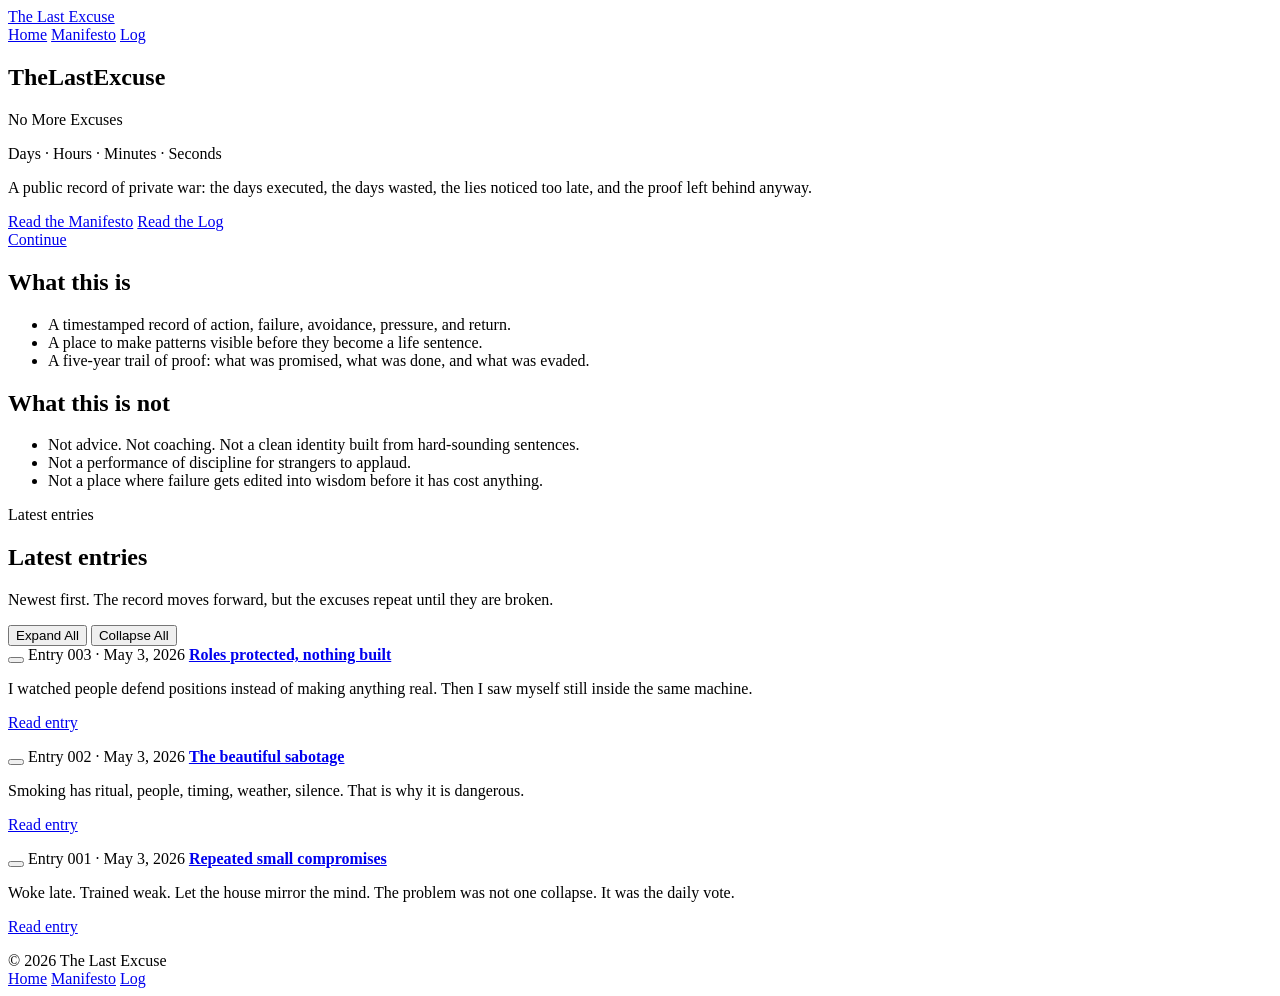
==== index.html @ df04fd36 "Commit changes" ====
<!doctype html>
<html lang="en">
<head>
  <meta charset="utf-8">
  <meta name="viewport" content="width=device-width, initial-scale=1">
  <title>The Last Excuse | Anonymous Manifesto and War Log</title>
  <meta name="description" content="An anonymous manifesto and war log against excuses, distraction, comfort, self-deception, wasted potential, and half-lived life.">
  <link rel="canonical" href="https://thelastexcuse.com/">
  <meta name="robots" content="index, follow">
  <meta property="og:title" content="The Last Excuse">
  <meta property="og:description" content="No excuses. Only proof. An anonymous manifesto and war log, not coaching, performance, or content marketing.">
  <meta property="og:type" content="website">
  <meta property="og:url" content="https://thelastexcuse.com/">
  <meta property="og:image" content="https://thelastexcuse.com/assets/img/og-default.svg">
  <meta name="twitter:card" content="summary_large_image">
  <meta name="twitter:title" content="The Last Excuse">
  <meta name="twitter:description" content="An anonymous manifesto and war log against excuses, distraction, comfort, and self-deception.">
  <meta name="twitter:image" content="https://thelastexcuse.com/assets/img/og-default.svg">
  <link rel="icon" href="assets/img/favicon.svg" type="image/svg+xml">
  <link rel="stylesheet" href="assets/css/style.css">
  <!-- Privacy-friendly analytics by Plausible. Configure both thelastexcuse.com and www.thelastexcuse.com in Plausible if you serve both. -->
  <script async src="https://plausible.io/js/pa-VzKI-ty6OOLgQUsf6KdsG.js"></script>
  <script>
    window.plausible=window.plausible||function(){(plausible.q=plausible.q||[]).push(arguments)},plausible.init=plausible.init||function(i){plausible.o=i||{}};
    plausible.init()
  </script>
  <script type="application/ld+json">
  {
    "@context": "https://schema.org",
    "@type": "WebSite",
    "name": "The Last Excuse",
    "url": "https://thelastexcuse.com/",
    "description": "An anonymous manifesto and war log against excuses, distraction, comfort, self-deception, wasted potential, and half-lived life.",
    "inLanguage": "en"
  }
  </script>
</head>
<body>
  <div class="site-shell">
    <header class="site-header">
      <nav class="nav" aria-label="Primary navigation">
        <a class="brand" href="index.html" aria-label="The Last Excuse home">
          <span class="brand-mark" aria-hidden="true"></span>
          <span class="brand-text">The Last Excuse</span>
        </a>
        <div class="nav-links">
          <a href="index.html" aria-current="page">Home</a>
          <a href="manifesto.html">Manifesto</a>
          <a href="blog.html">Log</a>
        </div>
      </nav>
    </header>

    <main>
      <section aria-labelledby="home-title">
        <div class="logo">
          <h1 id="home-title" class="brand">The<span class="flicker-fast">Last</span>Excuse</h1>
          <div class="tagline">No More <span class="flicker-slow">Excuse</span><span>s</span></div>
        </div>

        <div class="countdown-wrap" aria-label="Countdown to the five-year mark">
          <div class="countdown" data-countdown aria-live="off"></div>
        </div>
        <p class="sr-only" data-countdown-text aria-live="polite"></p>
        <p class="countdown-label" aria-hidden="true">Days &middot; Hours &middot; Minutes &middot; Seconds</p>

        <div class="home-copy">
          <p class="intro">A public record of private war: the days executed, the days wasted, the lies noticed too late, and the proof left behind anyway.</p>
          <div class="actions" aria-label="Primary links">
            <a class="button" href="manifesto.html">Read the Manifesto</a>
            <a class="button" href="blog.html">Read the Log</a>
          </div>
          <a class="scroll-cue" href="#what-this-is">Continue</a>
        </div>
      </section>

      <section class="section" id="what-this-is">
        <div class="wrap section-grid">
          <h2>What this is</h2>
          <div>
            <ul class="plain-list">
              <li>A timestamped record of action, failure, avoidance, pressure, and return.</li>
              <li>A place to make patterns visible before they become a life sentence.</li>
              <li>A five-year trail of proof: what was promised, what was done, and what was evaded.</li>
            </ul>
          </div>
        </div>
      </section>

      <section class="section">
        <div class="wrap section-grid">
          <h2>What this is not</h2>
          <div>
            <ul class="plain-list">
              <li>Not advice. Not coaching. Not a clean identity built from hard-sounding sentences.</li>
              <li>Not a performance of discipline for strangers to applaud.</li>
              <li>Not a place where failure gets edited into wisdom before it has cost anything.</li>
            </ul>
          </div>
        </div>
      </section>

      <section class="section" aria-labelledby="timeline-title">
        <div class="wrap section-grid">
          <div>
            <p class="kicker">Latest entries</p>
            <h2 id="timeline-title">Latest entries</h2>
          </div>
          <p>Newest first. The record moves forward, but the excuses repeat until they are broken.</p>
        </div>
      </section>

      <section class="blog-timeline-section">
        <div id="timeline" class="timeline">
          <div class="btn-group">
            <button class="btn" type="button" data-action="expand">Expand All</button>
            <button class="btn" type="button" data-action="collapse">Collapse All</button>
          </div>

          <div class="timeline__item">
            <div class="timeline__item-header">
              <span class="timeline__dot"></span>
              <button class="timeline__arrow" type="button" id="item1" aria-labelledby="item1-name" aria-expanded="false" aria-controls="item1-ctrld" data-item="1"></button>
              <span id="item1-name" class="timeline__meta">
                <time class="timeline__date" datetime="2026-05-03">Entry 003 &middot; May 3, 2026</time>
                <strong class="timeline__title"><a href="posts/entry-3.html">Roles protected, nothing built</a></strong>
              </span>
            </div>
            <div class="timeline__item-body" id="item1-ctrld" role="region" aria-labelledby="item1" aria-hidden="true">
              <div class="timeline__item-body-content">
                <p class="timeline__item-p">I watched people defend positions instead of making anything real. Then I saw myself still inside the same machine.</p>
                <p class="timeline__link"><a href="posts/entry-3.html">Read entry</a></p>
              </div>
            </div>
          </div>

          <div class="timeline__item">
            <div class="timeline__item-header">
              <span class="timeline__dot"></span>
              <button class="timeline__arrow" type="button" id="item2" aria-labelledby="item2-name" aria-expanded="false" aria-controls="item2-ctrld" data-item="2"></button>
              <span id="item2-name" class="timeline__meta">
                <time class="timeline__date" datetime="2026-05-03">Entry 002 &middot; May 3, 2026</time>
                <strong class="timeline__title"><a href="posts/entry-2.html">The beautiful sabotage</a></strong>
              </span>
            </div>
            <div class="timeline__item-body" id="item2-ctrld" role="region" aria-labelledby="item2" aria-hidden="true">
              <div class="timeline__item-body-content">
                <p class="timeline__item-p">Smoking has ritual, people, timing, weather, silence. That is why it is dangerous.</p>
                <p class="timeline__link"><a href="posts/entry-2.html">Read entry</a></p>
              </div>
            </div>
          </div>

          <div class="timeline__item">
            <div class="timeline__item-header">
              <span class="timeline__dot"></span>
              <button class="timeline__arrow" type="button" id="item3" aria-labelledby="item3-name" aria-expanded="false" aria-controls="item3-ctrld" data-item="3"></button>
              <span id="item3-name" class="timeline__meta">
                <time class="timeline__date" datetime="2026-05-03">Entry 001 &middot; May 3, 2026</time>
                <strong class="timeline__title"><a href="posts/entry-1.html">Repeated small compromises</a></strong>
              </span>
            </div>
            <div class="timeline__item-body" id="item3-ctrld" role="region" aria-labelledby="item3" aria-hidden="true">
              <div class="timeline__item-body-content">
                <p class="timeline__item-p">Woke late. Trained weak. Let the house mirror the mind. The problem was not one collapse. It was the daily vote.</p>
                <p class="timeline__link"><a href="posts/entry-1.html">Read entry</a></p>
              </div>
            </div>
          </div>
        </div>
      </section>
    </main>

    <footer class="site-footer">
      <div class="footer-inner">
        <span>&copy; <span data-year>2026</span> The Last Excuse</span>
        <div class="footer-nav"><a href="index.html">Home</a>
          <a href="manifesto.html">Manifesto</a>
          <a href="blog.html">Log</a>
        </div>
      </div>
    </footer>
  </div>
  <script src="assets/js/site.js"></script>
</body>
</html>
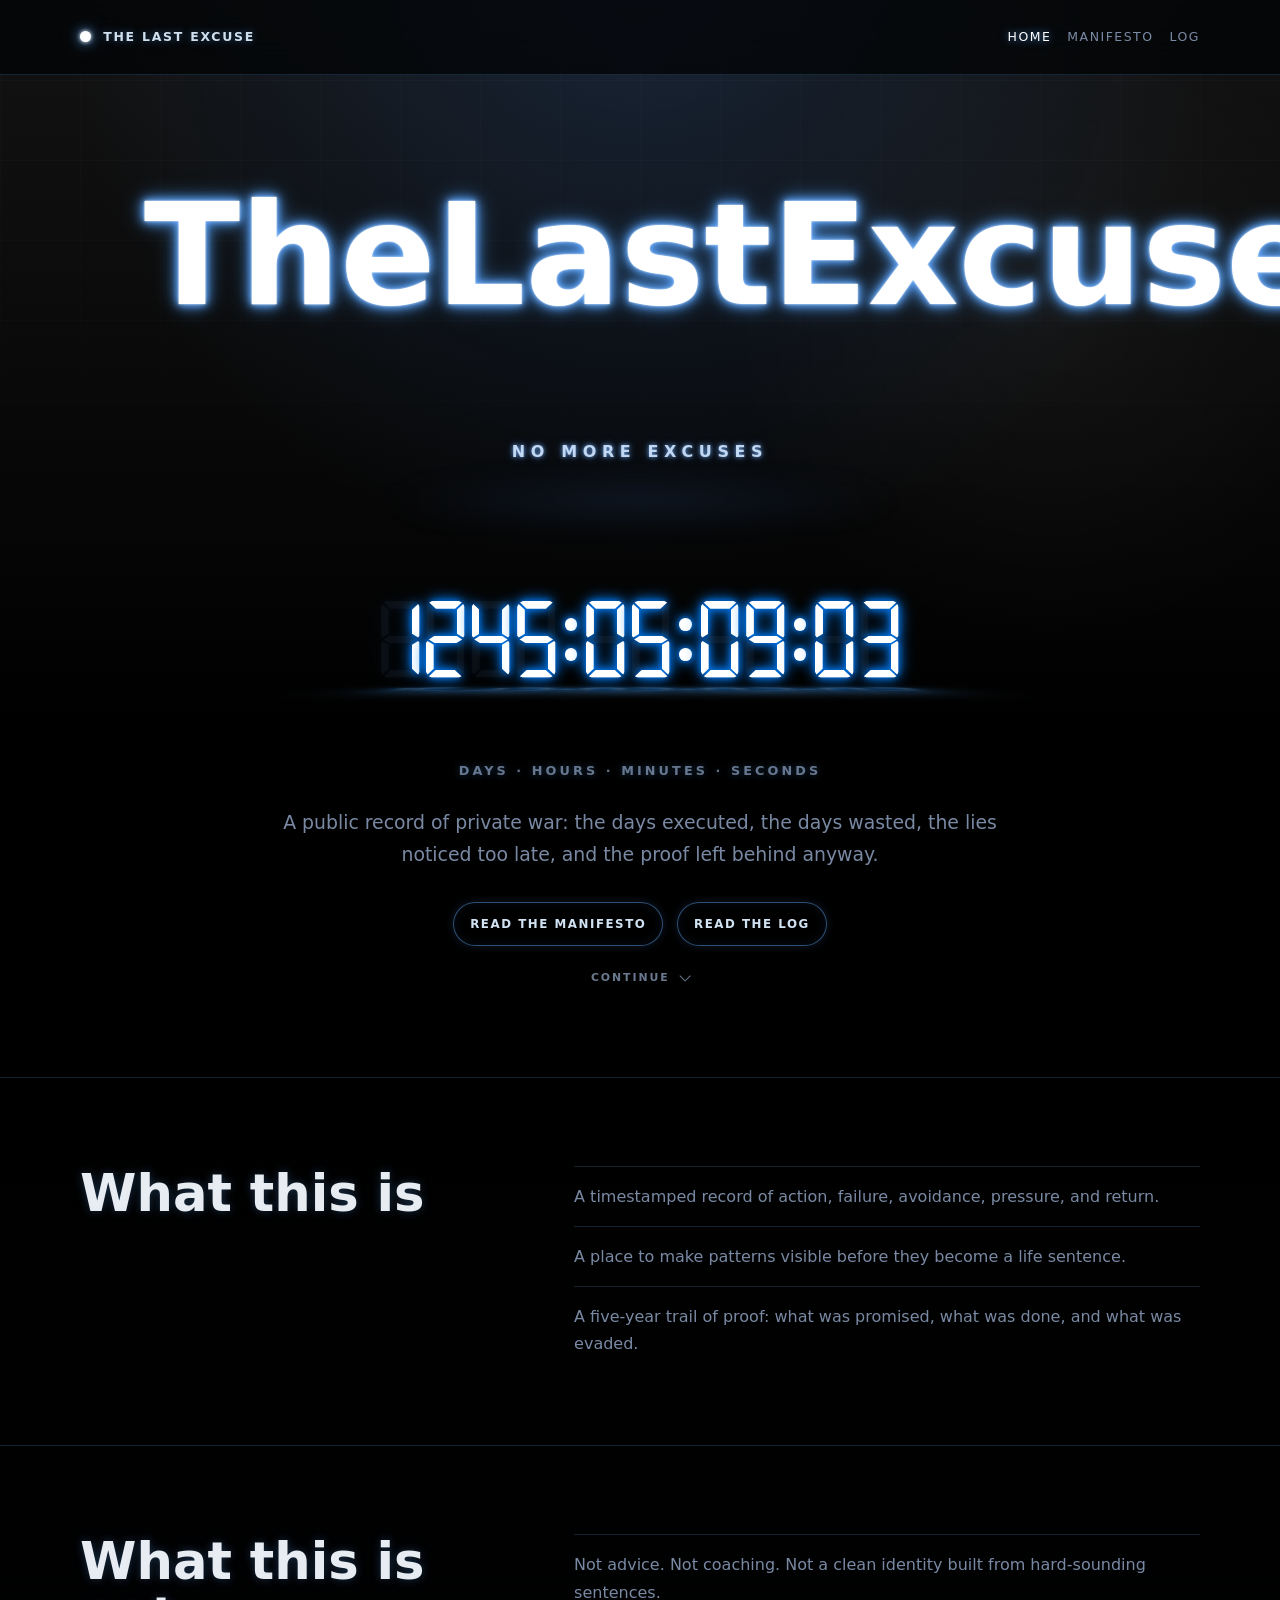
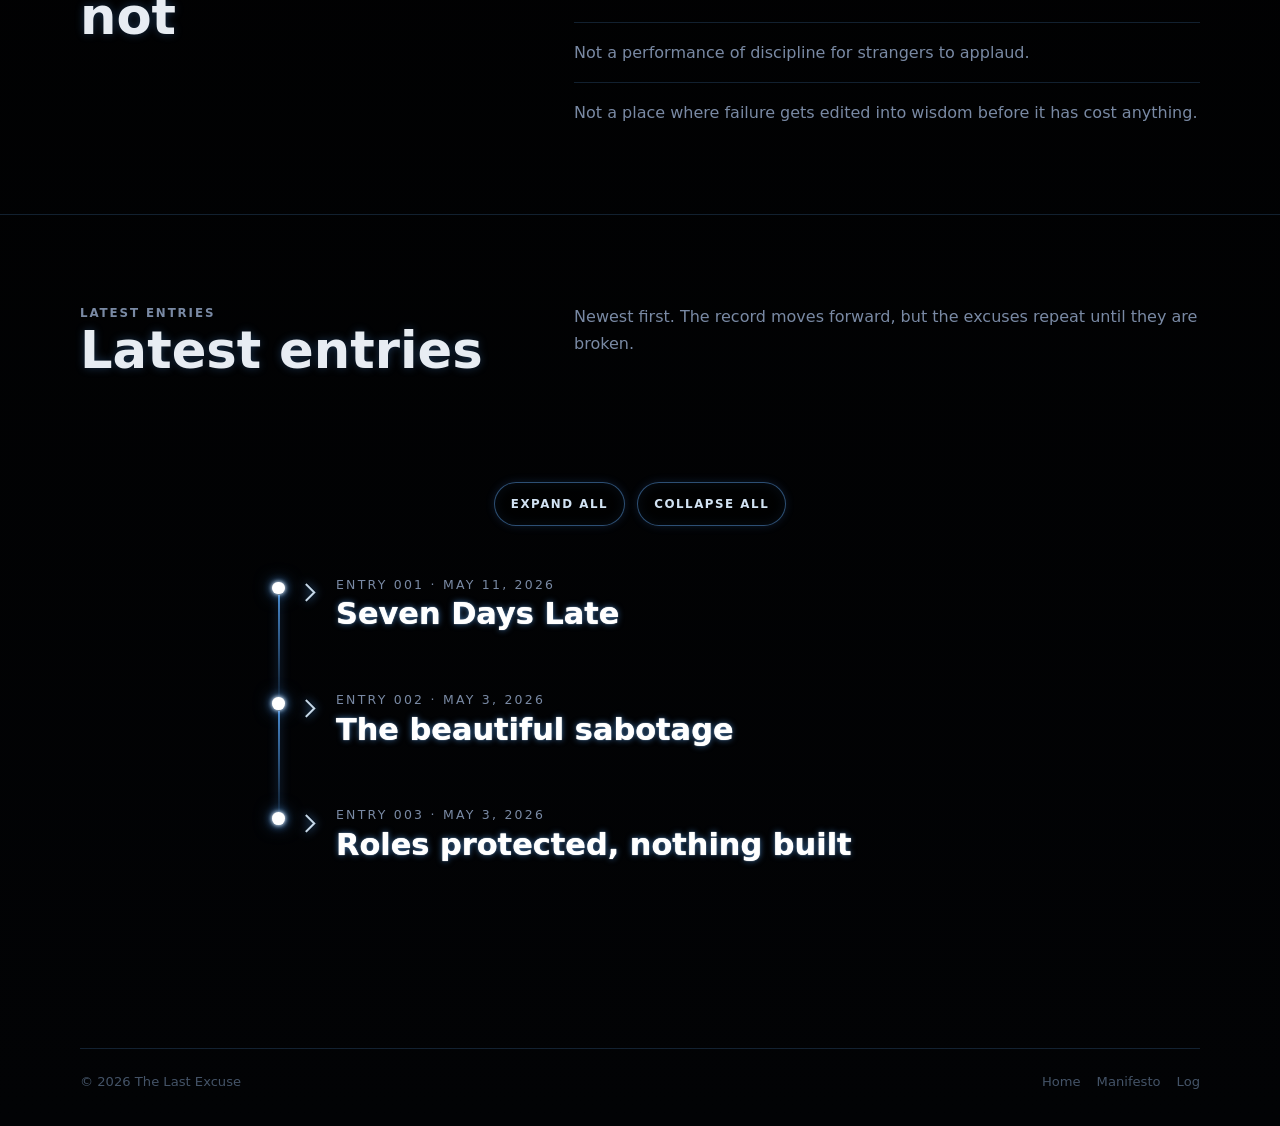
==== commit 4edd002c: "Add files via upload" ====
--- a/index.html
+++ b/index.html
@@ -122,14 +122,14 @@
               <span class="timeline__dot"></span>
               <button class="timeline__arrow" type="button" id="item1" aria-labelledby="item1-name" aria-expanded="false" aria-controls="item1-ctrld" data-item="1"></button>
               <span id="item1-name" class="timeline__meta">
-                <time class="timeline__date" datetime="2026-05-03">Entry 003 &middot; May 3, 2026</time>
-                <strong class="timeline__title"><a href="posts/entry-3.html">Roles protected, nothing built</a></strong>
+                <time class="timeline__date" datetime="2026-05-11">Entry 001 &middot; May 11, 2026</time>
+                <strong class="timeline__title"><a href="posts/entry-1.html">Seven Days Late</a></strong>
               </span>
             </div>
             <div class="timeline__item-body" id="item1-ctrld" role="region" aria-labelledby="item1" aria-hidden="true">
               <div class="timeline__item-body-content">
-                <p class="timeline__item-p">I watched people defend positions instead of making anything real. Then I saw myself still inside the same machine.</p>
-                <p class="timeline__link"><a href="posts/entry-3.html">Read entry</a></p>
+                <p class="timeline__item-p">Nearly three in the morning, three hours before training, and the first negotiation has already started.</p>
+                <p class="timeline__link"><a href="posts/entry-1.html">Read entry</a></p>
               </div>
             </div>
           </div>
@@ -156,14 +156,14 @@
               <span class="timeline__dot"></span>
               <button class="timeline__arrow" type="button" id="item3" aria-labelledby="item3-name" aria-expanded="false" aria-controls="item3-ctrld" data-item="3"></button>
               <span id="item3-name" class="timeline__meta">
-                <time class="timeline__date" datetime="2026-05-03">Entry 001 &middot; May 3, 2026</time>
-                <strong class="timeline__title"><a href="posts/entry-1.html">Repeated small compromises</a></strong>
+                <time class="timeline__date" datetime="2026-05-03">Entry 003 &middot; May 3, 2026</time>
+                <strong class="timeline__title"><a href="posts/entry-3.html">Roles protected, nothing built</a></strong>
               </span>
             </div>
             <div class="timeline__item-body" id="item3-ctrld" role="region" aria-labelledby="item3" aria-hidden="true">
               <div class="timeline__item-body-content">
-                <p class="timeline__item-p">Woke late. Trained weak. Let the house mirror the mind. The problem was not one collapse. It was the daily vote.</p>
-                <p class="timeline__link"><a href="posts/entry-1.html">Read entry</a></p>
+                <p class="timeline__item-p">I watched people defend positions instead of making anything real. Then I saw myself still inside the same machine.</p>
+                <p class="timeline__link"><a href="posts/entry-3.html">Read entry</a></p>
               </div>
             </div>
           </div>
--- a/assets/css/style.css
+++ b/assets/css/style.css
@@ -0,0 +1,1003 @@
+:root {
+  color-scheme: dark;
+  --bg-top: #131313;
+  --bg: #020305;
+  --text: rgba(245, 250, 255, 0.94);
+  --muted: rgba(190, 215, 255, 0.64);
+  --faint: rgba(145, 178, 220, 0.46);
+  --line: rgba(100, 175, 255, 0.18);
+  --blue: hsl(210, 100%, 56%);
+  --blue-soft: rgba(90, 170, 255, 0.58);
+  --panel: rgba(10, 18, 32, 0.68);
+  --panel-hard: rgba(4, 9, 17, 0.82);
+  --max: 1120px;
+  --measure: 720px;
+  --trans-dur: 0.35s;
+  --trans-timing: cubic-bezier(0.65, 0, 0.35, 1);
+}
+
+* {
+  box-sizing: border-box;
+}
+
+figure {
+  margin: 0;
+}
+
+.sr-only {
+  position: absolute;
+  width: 1px;
+  height: 1px;
+  padding: 0;
+  margin: -1px;
+  overflow: hidden;
+  clip: rect(0, 0, 0, 0);
+  white-space: nowrap;
+  border: 0;
+}
+
+html {
+  min-height: 100%;
+  scroll-behavior: smooth;
+}
+
+body {
+  min-height: 100%;
+  margin: 0;
+  background:
+    radial-gradient(circle at 50% 0%, rgba(60, 140, 255, 0.15), transparent 36rem),
+    radial-gradient(circle at 82% 12%, rgba(255, 255, 255, 0.04), transparent 20rem),
+    linear-gradient(to bottom, var(--bg-top), #000 46rem, var(--bg));
+  color: var(--text);
+  font: 1rem/1.7 ui-sans-serif, system-ui, -apple-system, BlinkMacSystemFont, "Segoe UI", sans-serif;
+  overflow-x: hidden;
+  text-rendering: optimizeLegibility;
+  -webkit-font-smoothing: antialiased;
+}
+
+body::before {
+  content: "";
+  position: fixed;
+  inset: 0;
+  z-index: -1;
+  pointer-events: none;
+  background:
+    linear-gradient(rgba(255, 255, 255, 0.028) 1px, transparent 1px),
+    linear-gradient(90deg, rgba(255, 255, 255, 0.018) 1px, transparent 1px);
+  background-size: 5rem 5rem;
+  mask-image: linear-gradient(to bottom, black, transparent 72%);
+}
+
+a {
+  color: inherit;
+  text-decoration-color: var(--blue-soft);
+  text-decoration-thickness: 1px;
+  text-underline-offset: 0.24em;
+}
+
+a:hover {
+  color: #fff;
+  text-decoration-color: rgba(170, 215, 255, 0.98);
+}
+
+::selection {
+  background: rgba(80, 150, 255, 0.55);
+  color: #fff;
+}
+
+.site-shell {
+  min-height: 100vh;
+  display: flex;
+  flex-direction: column;
+}
+
+.site-header {
+  position: sticky;
+  top: 0;
+  z-index: 10;
+  border-bottom: 1px solid var(--line);
+  background: rgba(2, 3, 5, 0.74);
+  backdrop-filter: blur(18px);
+}
+
+.nav {
+  width: min(100% - 2rem, var(--max));
+  min-height: 4.6rem;
+  margin: 0 auto;
+  display: flex;
+  align-items: center;
+  justify-content: space-between;
+  gap: 1.5rem;
+}
+
+.site-header .brand {
+  display: inline-flex;
+  align-items: center;
+  gap: 0.75rem;
+  min-height: 2.75rem;
+  text-decoration: none;
+}
+
+.brand-mark {
+  width: 0.7rem;
+  height: 0.7rem;
+  display: inline-block;
+  border-radius: 50%;
+  background: #fff;
+  box-shadow:
+    0 0 4px #fff,
+    0 0 12px rgba(90, 170, 255, 0.95),
+    0 0 22px rgba(90, 170, 255, 0.48);
+}
+
+.brand-text {
+  color: rgba(226, 241, 255, 0.92);
+  font-size: 0.78rem;
+  font-weight: 800;
+  letter-spacing: 0.14em;
+  text-transform: uppercase;
+  text-shadow: 0 0 9px rgba(90, 170, 255, 0.45);
+}
+
+.nav-links {
+  display: flex;
+  gap: 1rem;
+  color: var(--muted);
+  font-size: 0.78rem;
+  letter-spacing: 0.12em;
+  text-transform: uppercase;
+}
+
+.nav-links a {
+  min-height: 2.75rem;
+  display: inline-flex;
+  align-items: center;
+  text-decoration: none;
+}
+
+.nav-links a[aria-current="page"] {
+  color: #fff;
+  text-shadow: 0 0 8px rgba(90, 170, 255, 0.8);
+}
+
+main {
+  flex: 1;
+}
+
+.wrap {
+  width: min(100% - 2rem, var(--max));
+  margin: 0 auto;
+}
+
+.narrow {
+  max-width: var(--measure);
+}
+
+.logo {
+  position: relative;
+  z-index: 2;
+  width: min(92vw, 62rem);
+  margin: clamp(3rem, 8vw, 5rem) auto 0.85rem;
+  text-align: center;
+  user-select: none;
+}
+
+.logo::after {
+  content: "";
+  display: block;
+  width: min(34rem, 64%);
+  height: 2rem;
+  margin: 1.25rem auto 0;
+  background: radial-gradient(ellipse at center, rgba(80, 150, 255, 0.2), transparent 70%);
+  filter: blur(1rem);
+}
+
+.logo .brand {
+  display: block;
+  color: #fff;
+  font-family: ui-rounded, "Arial Rounded MT Bold", "Trebuchet MS", system-ui, sans-serif;
+  font-size: clamp(2.8rem, 11vw, 8.8rem);
+  font-weight: 900;
+  letter-spacing: 0;
+  line-height: 0.92;
+  text-shadow:
+    0 0 2px #fff,
+    0 0 6px rgba(120, 180, 255, 0.86),
+    0 0 14px rgba(80, 150, 255, 0.44);
+  filter:
+    drop-shadow(0 0 4px rgba(90, 170, 255, 0.78))
+    drop-shadow(0 0 10px rgba(90, 170, 255, 0.38));
+}
+
+.logo .tagline {
+  margin-top: 0.8rem;
+  color: rgba(210, 230, 255, 0.9);
+  font-size: clamp(0.74rem, 1.4vw, 1rem);
+  font-weight: 800;
+  letter-spacing: 0.35em;
+  text-transform: uppercase;
+  text-shadow:
+    0 0 4px rgba(120, 180, 255, 0.8),
+    0 0 10px rgba(80, 150, 255, 0.45);
+}
+
+.flicker-fast {
+  animation: neonFlicker 2.4s linear infinite;
+}
+
+.flicker-slow {
+  animation: neonFlicker 3.2s linear infinite;
+}
+
+.countdown-wrap {
+  position: relative;
+  z-index: 1;
+  width: 100%;
+  min-height: clamp(8.2rem, 17vw, 14rem);
+  margin: 0 auto 0.75rem;
+  display: flex;
+  justify-content: center;
+  align-items: center;
+  perspective: 45rem;
+  transform-style: preserve-3d;
+}
+
+.countdown-label {
+  width: min(92vw, 58rem);
+  margin: 0 auto 1.5rem;
+  color: rgba(190, 215, 255, 0.52);
+  font-size: clamp(0.64rem, 1.5vw, 0.8rem);
+  font-weight: 800;
+  letter-spacing: 0.24em;
+  text-align: center;
+  text-transform: uppercase;
+  text-shadow: 0 0 7px rgba(90, 170, 255, 0.32);
+}
+
+.countdown {
+  --s: 100%;
+  --l: 50%;
+  display: flex;
+  align-items: center;
+  justify-content: center;
+  gap: clamp(0.18rem, 0.6vw, 0.7rem);
+  width: min(96vw, 58rem);
+  min-height: clamp(8rem, 15vw, 13rem);
+  color: hsl(210deg, var(--s), var(--l));
+  transform-style: preserve-3d;
+  animation: camera-pan 30s linear infinite;
+}
+
+.digits,
+.colon-group {
+  position: relative;
+  transform-style: preserve-3d;
+}
+
+.group {
+  display: flex;
+  gap: clamp(0.18rem, 0.55vw, 0.7rem);
+}
+
+.digit {
+  position: relative;
+  height: clamp(2.2rem, 6vw, 6.8rem);
+  aspect-ratio: 1 / 2;
+  filter:
+    drop-shadow(0 0 3px currentColor)
+    drop-shadow(0 0 7px currentColor);
+}
+
+.digit span {
+  --act: 0;
+  --signX: 1;
+  --signY: 1;
+  position: absolute;
+  background-color: white;
+  opacity: calc(0.035 + 0.965 * var(--act));
+  transition: all 0.3s cubic-bezier(0.17, 0.67, 0.5, 1.15);
+  transform: scale(var(--signX), var(--signY));
+}
+
+.digit span.end {
+  width: 100%;
+  height: 10%;
+  clip-path: polygon(15% 0%, 7.5% 20%, 25% 100%, 75% 100%, 92.5% 20%, 85% 0%);
+}
+
+.digit span.end.top {
+  top: 0;
+}
+
+.digit span.end.bottom {
+  bottom: 0;
+  --signY: -1;
+}
+
+.digit span.side {
+  width: 20%;
+  height: 50%;
+  clip-path: polygon(0% 15%, 20% 7.5%, 100% 22.5%, 100% 85%, 20% 95%, 0% 90%);
+}
+
+.digit span.side.left {
+  top: 0;
+  left: 0;
+}
+
+.digit span.side.left.bottom {
+  top: initial;
+  bottom: 0;
+  --signY: -1;
+}
+
+.digit span.side.right {
+  top: 0;
+  right: 0;
+  --signX: -1;
+}
+
+.digit span.side.right.bottom {
+  top: initial;
+  bottom: 0;
+  --signY: -1;
+}
+
+.digit span.middle {
+  top: 45%;
+  width: 100%;
+  height: 10%;
+  clip-path: polygon(22.5% 0%, 6.5% 50%, 22.5% 100%, 77.5% 100%, 93.5% 50%, 77.5% 0%);
+}
+
+.digit[data-digit="0"] :not(.middle) { --act: 1; }
+.digit[data-digit="1"] .right { --act: 1; }
+.digit[data-digit="2"] :not(.top.left, .bottom.right) { --act: 1; }
+.digit[data-digit="3"] :not(.left) { --act: 1; }
+.digit[data-digit="4"] :not(.end, .bottom.left) { --act: 1; }
+.digit[data-digit="5"] :not(.top.right, .bottom.left) { --act: 1; }
+.digit[data-digit="6"] :not(.top.right) { --act: 1; }
+.digit[data-digit="7"] .top,
+.digit[data-digit="7"] .right { --act: 1; }
+.digit[data-digit="8"] > * { --act: 1; }
+.digit[data-digit="9"] :not(.bottom.left) { --act: 1; }
+
+.colon span {
+  display: flex;
+  flex-direction: column;
+  justify-content: space-evenly;
+  align-items: center;
+  height: clamp(2.2rem, 6vw, 6.8rem);
+  width: clamp(0.5rem, 1.2vw, 1.5rem);
+  filter:
+    drop-shadow(0 0 3px currentColor)
+    drop-shadow(0 0 7px currentColor);
+}
+
+.colon span::before,
+.colon span::after {
+  content: "";
+  display: block;
+  width: clamp(0.45rem, 1vw, 0.9rem);
+  aspect-ratio: 1 / 1;
+  background-color: white;
+  border-radius: 50%;
+}
+
+.shadow {
+  position: absolute;
+  top: 0;
+  left: 0;
+  transform-origin: bottom center;
+  transform: translateY(0.55rem) translateZ(1rem) rotateX(-90.1deg);
+  pointer-events: none;
+}
+
+.shadow .digit span {
+  opacity: var(--act);
+}
+
+.shadow.shadow1 {
+  opacity: 0.35;
+  filter:
+    drop-shadow(0 0 4px currentColor)
+    drop-shadow(0 0 10px currentColor)
+    blur(2rem);
+}
+
+.shadow.shadow1 > span,
+.shadow.shadow1 .digit {
+  mask-image: linear-gradient(to bottom, white, rgba(0, 0, 0, 0.5));
+}
+
+.shadow.shadow2 {
+  opacity: 0.3;
+  filter:
+    drop-shadow(0 0 4px currentColor)
+    drop-shadow(0 0 10px currentColor)
+    blur(4px);
+}
+
+.shadow.shadow2 > span,
+.shadow.shadow2 .digit {
+  opacity: var(--act);
+  mask-image: linear-gradient(to top, black, rgba(0, 0, 0, 0.1) 60%, transparent);
+}
+
+.home-copy {
+  width: min(100% - 2rem, 48rem);
+  margin: 0 auto clamp(3rem, 7vw, 5.5rem);
+  text-align: center;
+}
+
+.intro {
+  margin: 0 auto;
+  color: var(--muted);
+  font-size: clamp(1rem, 2vw, 1.18rem);
+}
+
+.actions {
+  display: flex;
+  justify-content: center;
+  flex-wrap: wrap;
+  gap: 0.85rem;
+  margin-top: 2rem;
+}
+
+.scroll-cue {
+  display: inline-flex;
+  margin-top: 1.4rem;
+  color: rgba(190, 215, 255, 0.56);
+  font-size: 0.68rem;
+  font-weight: 800;
+  letter-spacing: 0.18em;
+  text-decoration: none;
+  text-transform: uppercase;
+}
+
+.scroll-cue::after {
+  content: "";
+  width: 0.45rem;
+  height: 0.45rem;
+  margin: 0.22rem 0 0 0.7rem;
+  border-right: 1px solid currentColor;
+  border-bottom: 1px solid currentColor;
+  transform: rotate(45deg);
+}
+
+.scroll-cue:hover {
+  color: #fff;
+  text-shadow: 0 0 8px rgba(90, 170, 255, 0.55);
+}
+
+.button,
+.btn {
+  cursor: pointer;
+  display: inline-flex;
+  align-items: center;
+  justify-content: center;
+  min-height: 2.75rem;
+  padding: 0.62rem 1rem;
+  border: 1px solid rgba(100, 175, 255, 0.45);
+  border-radius: 999px;
+  color: rgba(220, 238, 255, 0.95);
+  background: rgba(0, 0, 0, 0.35);
+  box-shadow:
+    inset 0 0 12px rgba(80, 150, 255, 0.08),
+    0 0 10px rgba(80, 150, 255, 0.16);
+  font: inherit;
+  font-size: 0.74rem;
+  font-weight: 800;
+  letter-spacing: 0.13em;
+  text-decoration: none;
+  text-transform: uppercase;
+  transition:
+    color var(--trans-dur),
+    background var(--trans-dur),
+    border-color var(--trans-dur),
+    box-shadow var(--trans-dur);
+}
+
+.button:hover,
+.btn:hover {
+  color: #fff;
+  background: rgba(80, 150, 255, 0.14);
+  border-color: rgba(140, 200, 255, 0.8);
+  box-shadow:
+    inset 0 0 14px rgba(80, 150, 255, 0.14),
+    0 0 14px rgba(80, 150, 255, 0.28);
+}
+
+.button:focus-visible,
+.btn:focus-visible,
+.timeline__arrow:focus-visible,
+.nav a:focus-visible,
+.footer-nav a:focus-visible {
+  outline: 2px solid rgba(180, 220, 255, 0.95);
+  outline-offset: 0.24rem;
+}
+
+.section {
+  padding: clamp(3rem, 8vw, 5.5rem) 0;
+  border-top: 1px solid var(--line);
+}
+
+.section-grid {
+  display: grid;
+  grid-template-columns: minmax(0, 0.8fr) minmax(0, 1.2fr);
+  gap: clamp(2rem, 6vw, 5rem);
+  align-items: start;
+}
+
+.section h1,
+.section h2,
+.article h1,
+.article h2,
+.article h3 {
+  margin: 0;
+  line-height: 1.06;
+  letter-spacing: 0;
+}
+
+.section h2 {
+  font-size: clamp(1.65rem, 4vw, 3.2rem);
+  text-shadow: 0 0 10px rgba(90, 170, 255, 0.28);
+}
+
+.kicker,
+.meta-line {
+  color: var(--faint);
+  font-size: 0.74rem;
+  font-weight: 800;
+  letter-spacing: 0.16em;
+  text-transform: uppercase;
+}
+
+.plain-list {
+  list-style: none;
+  padding: 0;
+  margin: 0;
+  display: grid;
+  gap: 1rem;
+}
+
+.plain-list li {
+  padding: 1rem 0 0;
+  border-top: 1px solid var(--line);
+  color: var(--muted);
+}
+
+.entries {
+  display: grid;
+  gap: 1px;
+  background: var(--line);
+  border: 1px solid var(--line);
+  box-shadow: 0 0 28px rgba(80, 150, 255, 0.08);
+}
+
+.entry-card {
+  display: block;
+  padding: clamp(1.1rem, 4vw, 1.6rem);
+  background:
+    linear-gradient(135deg, rgba(80, 150, 255, 0.08), rgba(0, 0, 0, 0.12)),
+    var(--panel-hard);
+  text-decoration: none;
+}
+
+.entry-card:hover {
+  background:
+    linear-gradient(135deg, rgba(80, 150, 255, 0.16), rgba(0, 0, 0, 0.16)),
+    var(--panel-hard);
+}
+
+.entry-card h2,
+.entry-card h3 {
+  margin: 0.45rem 0 0.65rem;
+  color: #fff;
+  font-size: clamp(1.35rem, 4vw, 2rem);
+  text-shadow: 0 0 8px rgba(90, 170, 255, 0.4);
+}
+
+.entry-card p,
+.section p {
+  margin: 0;
+  color: var(--muted);
+}
+
+.blog-timeline-section {
+  position: relative;
+  z-index: 2;
+  width: min(92vw, 46rem);
+  margin: 0 auto;
+  padding: 1rem 0 6rem;
+}
+
+.timeline {
+  position: relative;
+  width: 100%;
+}
+
+.btn-group {
+  display: flex;
+  justify-content: center;
+  flex-wrap: wrap;
+  gap: 0.75rem;
+  margin: 0 0 3rem;
+}
+
+.timeline__item {
+  position: relative;
+  padding-bottom: 2.75rem;
+}
+
+.timeline__item:not(:last-child)::before {
+  content: "";
+  position: absolute;
+  top: 1.35rem;
+  left: 0.4rem;
+  width: 2px;
+  height: 100%;
+  background: linear-gradient(to bottom, rgba(90, 170, 255, 0.8), rgba(90, 170, 255, 0.08));
+  box-shadow: 0 0 10px rgba(90, 170, 255, 0.5);
+}
+
+.timeline__item-header {
+  position: relative;
+  display: grid;
+  grid-template-columns: 1rem 3rem 1fr;
+  align-items: start;
+}
+
+.timeline__dot {
+  grid-column: 1;
+  grid-row: 1;
+  position: relative;
+  z-index: 2;
+  width: 0.8rem;
+  height: 0.8rem;
+  margin-top: 0.5rem;
+  border-radius: 50%;
+  background: #fff;
+  box-shadow:
+    0 0 4px #fff,
+    0 0 10px rgba(90, 170, 255, 0.95),
+    0 0 18px rgba(90, 170, 255, 0.55);
+}
+
+.timeline__arrow {
+  grid-column: 2;
+  position: relative;
+  z-index: 3;
+  width: 2.75rem;
+  height: 2.75rem;
+  cursor: pointer;
+  background: transparent;
+  border: 0;
+}
+
+.timeline__arrow::before {
+  content: "";
+  position: absolute;
+  top: 0.8rem;
+  left: 0.72rem;
+  width: 0.68rem;
+  height: 0.68rem;
+  border-right: 2px solid rgba(220, 238, 255, 0.9);
+  border-bottom: 2px solid rgba(220, 238, 255, 0.9);
+  transform: rotate(-45deg);
+  transition: transform var(--trans-dur) var(--trans-timing);
+  filter: drop-shadow(0 0 5px rgba(90, 170, 255, 0.9));
+}
+
+.timeline__arrow[aria-expanded="true"]::before {
+  transform: rotate(45deg);
+}
+
+.timeline__meta {
+  grid-column: 3;
+}
+
+.timeline__date {
+  display: block;
+  color: var(--muted);
+  font-size: 0.78rem;
+  letter-spacing: 0.18em;
+  text-transform: uppercase;
+}
+
+.timeline__title {
+  display: block;
+  margin-top: 0.15rem;
+  color: #fff;
+  font-size: clamp(1.35rem, 3vw, 1.9rem);
+  line-height: 1.1;
+  text-shadow:
+    0 0 1px #fff,
+    0 0 6px rgba(90, 170, 255, 0.6);
+}
+
+.timeline__title a {
+  text-decoration: none;
+}
+
+.timeline__item-body {
+  height: 0;
+  overflow: hidden;
+  margin: 0.9rem 0 0 3.25rem;
+  border-radius: 0.8rem;
+}
+
+.timeline__item-body-content {
+  opacity: 0;
+  visibility: hidden;
+  padding: 1rem 1.1rem;
+  color: rgba(225, 238, 255, 0.82);
+  background:
+    linear-gradient(135deg, rgba(80, 150, 255, 0.12), rgba(0, 0, 0, 0.24)),
+    var(--panel);
+  border: 1px solid rgba(90, 170, 255, 0.18);
+  box-shadow:
+    inset 0 0 18px rgba(80, 150, 255, 0.06),
+    0 0 18px rgba(0, 0, 0, 0.35);
+  transition:
+    opacity var(--trans-dur) var(--trans-timing),
+    visibility var(--trans-dur) var(--trans-timing);
+}
+
+.timeline__item-body--expanded,
+.timeline__item-body[aria-hidden="false"] {
+  height: auto;
+}
+
+.timeline__item-body--expanded .timeline__item-body-content,
+.timeline__item-body[aria-hidden="false"] .timeline__item-body-content {
+  opacity: 1;
+  visibility: visible;
+}
+
+.timeline__item-p {
+  max-width: 58ch;
+  margin: 0 0 1rem;
+}
+
+.timeline__link {
+  margin: 0;
+  font-size: 0.78rem;
+  font-weight: 800;
+  letter-spacing: 0.13em;
+  text-transform: uppercase;
+}
+
+.article {
+  padding: clamp(3rem, 8vw, 6rem) 0;
+}
+
+.article-header {
+  max-width: var(--measure);
+  margin-bottom: clamp(2.5rem, 7vw, 5rem);
+}
+
+.page-title,
+.post-title {
+  margin: 1rem 0 0;
+  color: #fff;
+  font-size: clamp(2.8rem, 9vw, 6rem);
+  text-shadow:
+    0 0 2px #fff,
+    0 0 12px rgba(120, 180, 255, 0.52);
+}
+
+.article-header p {
+  color: var(--muted);
+  font-size: 1.12rem;
+}
+
+.article-header .actions {
+  justify-content: flex-start;
+}
+
+.prose {
+  max-width: var(--measure);
+  color: var(--text);
+}
+
+.prose h2 {
+  margin: 3.2rem 0 1rem;
+  padding-top: 1.4rem;
+  border-top: 1px solid var(--line);
+  color: #fff;
+  font-size: clamp(1.45rem, 4vw, 2.45rem);
+  text-shadow: 0 0 8px rgba(90, 170, 255, 0.35);
+}
+
+.prose h3 {
+  margin: 2.2rem 0 0.5rem;
+  color: var(--text);
+  font-size: 1.05rem;
+  letter-spacing: 0.1em;
+  text-transform: uppercase;
+}
+
+.prose p {
+  margin: 0 0 1.15rem;
+  color: var(--muted);
+}
+
+.prose strong,
+.prose .hard {
+  color: var(--text);
+}
+
+.prose ul,
+.prose ol {
+  margin: 1rem 0 1.4rem;
+  padding-left: 1.25rem;
+  color: var(--muted);
+}
+
+.prose li {
+  margin: 0.35rem 0;
+}
+
+.pull {
+  margin: 2rem 0;
+  padding: 1.2rem 0 1.2rem 1rem;
+  border-left: 2px solid var(--blue);
+  color: #fff;
+  font-size: clamp(1.25rem, 4vw, 1.8rem);
+  line-height: 1.35;
+  text-shadow: 0 0 10px rgba(90, 170, 255, 0.42);
+}
+
+.post-nav {
+  max-width: var(--measure);
+  margin-top: 4rem;
+  padding-top: 1.5rem;
+  border-top: 1px solid var(--line);
+  display: flex;
+  justify-content: space-between;
+  gap: 1rem;
+  color: var(--muted);
+  font-size: 0.9rem;
+}
+
+.site-footer {
+  padding: 2rem 0;
+  color: var(--faint);
+  font-size: 0.82rem;
+}
+
+.footer-inner {
+  width: min(100% - 2rem, var(--max));
+  margin: 0 auto;
+  display: flex;
+  justify-content: space-between;
+  gap: 1rem;
+  border-top: 1px solid var(--line);
+  padding-top: 1.4rem;
+}
+
+.footer-nav {
+  display: flex;
+  gap: 1rem;
+}
+
+.footer-nav a {
+  text-decoration: none;
+}
+
+.safari .digit span {
+  transition: none !important;
+}
+
+@keyframes neonFlicker {
+  0%, 76% { opacity: 1; }
+  77% { opacity: 0.18; }
+  78% { opacity: 1; }
+  79% { opacity: 0.08; }
+  80%, 84% { opacity: 1; }
+  85% { opacity: 0.25; }
+  86%, 91% { opacity: 1; }
+  92% { opacity: 0.12; }
+  92.5%, 100% { opacity: 1; }
+}
+
+@keyframes camera-pan {
+  0% { transform: translate(0, 0); }
+  20% { transform: translate(0.35rem, 0.45rem); }
+  40% { transform: translate(-0.45rem, 0.4rem); }
+  50% { transform: translate(-0.25rem, 0.25rem); }
+  70% { transform: translate(-0.15rem, -0.15rem); }
+  90% { transform: translate(0.35rem, -0.2rem); }
+  100% { transform: translate(0, 0); }
+}
+
+@media (prefers-reduced-motion: reduce) {
+  *,
+  *::before,
+  *::after {
+    animation-duration: 0.001ms !important;
+    animation-iteration-count: 1 !important;
+    scroll-behavior: auto !important;
+    transition-duration: 0.001ms !important;
+  }
+}
+
+@media (max-width: 760px) {
+  .nav {
+    min-height: 4rem;
+    gap: 0.75rem;
+  }
+
+  .brand-text,
+  .nav-links {
+    font-size: 0.66rem;
+    letter-spacing: 0.07em;
+  }
+
+  .nav-links {
+    gap: 0.55rem;
+  }
+
+  .logo {
+    margin-top: 3rem;
+    margin-bottom: 1.5rem;
+  }
+
+  .logo .brand {
+    font-size: clamp(2.65rem, 12vw, 4.8rem);
+  }
+
+  .logo .tagline {
+    letter-spacing: 0.22em;
+  }
+
+  .countdown-wrap {
+    min-height: 6rem;
+    margin-bottom: 0.4rem;
+  }
+
+  .countdown {
+    width: 96vw;
+    gap: 0.2rem;
+  }
+
+  .group {
+    gap: 0.2rem;
+  }
+
+  .digit {
+    height: clamp(2rem, 7.5vw, 3.1rem);
+  }
+
+  .colon span {
+    height: clamp(2rem, 7.5vw, 3.1rem);
+    width: 0.52rem;
+  }
+
+  .countdown-label {
+    letter-spacing: 0.13em;
+  }
+
+  .section-grid {
+    grid-template-columns: 1fr;
+  }
+
+  .blog-timeline-section {
+    width: min(92vw, 36rem);
+    padding-bottom: 4rem;
+  }
+
+  .timeline__item-header {
+    grid-template-columns: 1rem 2.65rem 1fr;
+  }
+
+  .timeline__item-body {
+    margin-left: 2.8rem;
+  }
+
+  .footer-inner,
+  .post-nav {
+    flex-direction: column;
+  }
+}
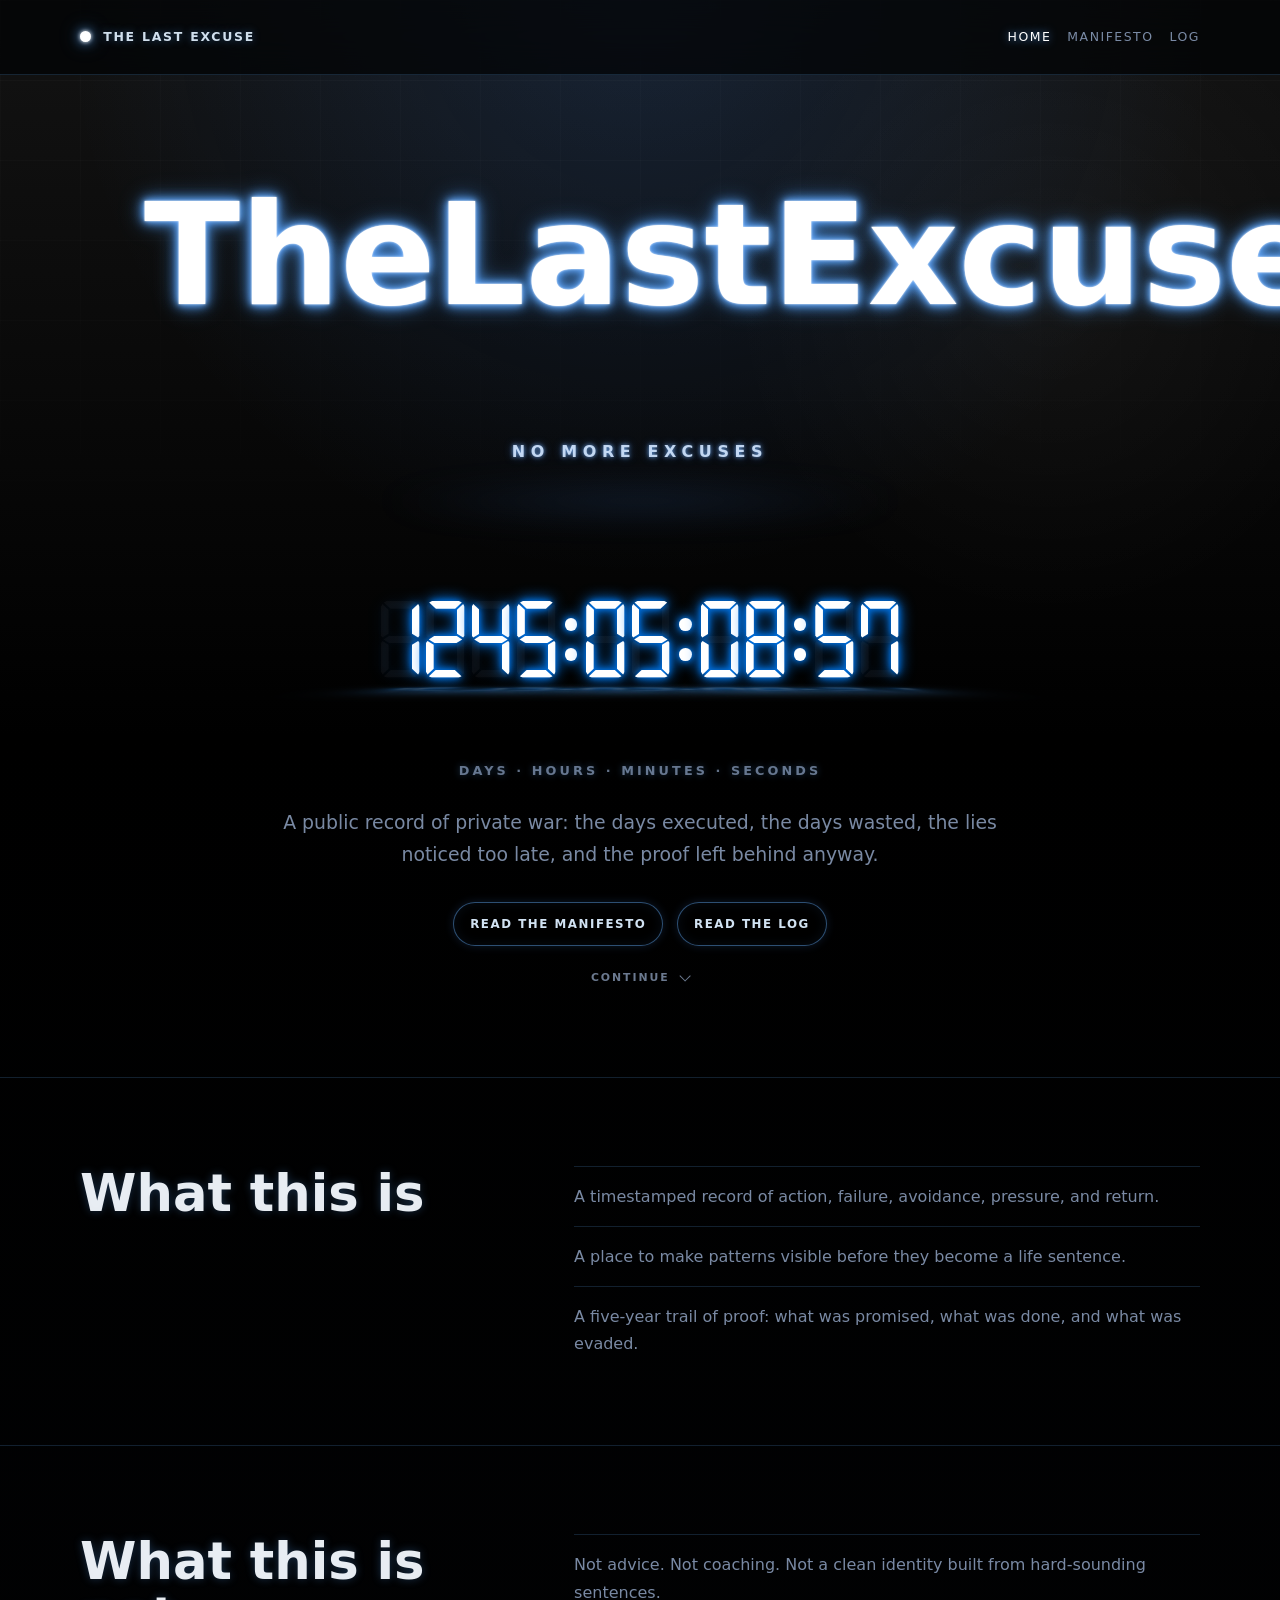
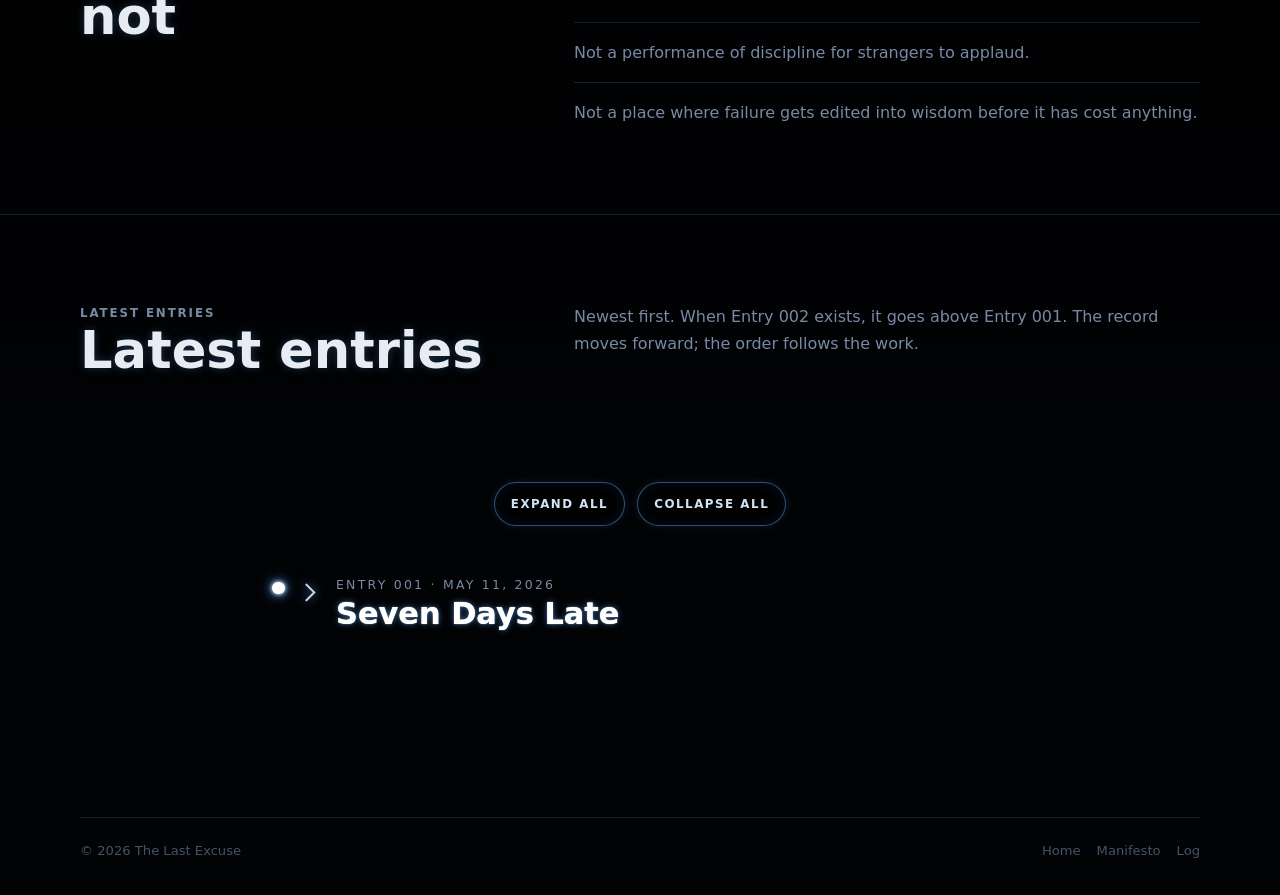
==== commit c3e71be8: "Update index.html" ====
--- a/index.html
+++ b/index.html
@@ -106,7 +106,7 @@
             <p class="kicker">Latest entries</p>
             <h2 id="timeline-title">Latest entries</h2>
           </div>
-          <p>Newest first. The record moves forward, but the excuses repeat until they are broken.</p>
+          <p>Newest first. When Entry 002 exists, it goes above Entry 001. The record moves forward; the order follows the work.</p>
         </div>
       </section>
 
@@ -133,40 +133,6 @@
               </div>
             </div>
           </div>
-
-          <div class="timeline__item">
-            <div class="timeline__item-header">
-              <span class="timeline__dot"></span>
-              <button class="timeline__arrow" type="button" id="item2" aria-labelledby="item2-name" aria-expanded="false" aria-controls="item2-ctrld" data-item="2"></button>
-              <span id="item2-name" class="timeline__meta">
-                <time class="timeline__date" datetime="2026-05-03">Entry 002 &middot; May 3, 2026</time>
-                <strong class="timeline__title"><a href="posts/entry-2.html">The beautiful sabotage</a></strong>
-              </span>
-            </div>
-            <div class="timeline__item-body" id="item2-ctrld" role="region" aria-labelledby="item2" aria-hidden="true">
-              <div class="timeline__item-body-content">
-                <p class="timeline__item-p">Smoking has ritual, people, timing, weather, silence. That is why it is dangerous.</p>
-                <p class="timeline__link"><a href="posts/entry-2.html">Read entry</a></p>
-              </div>
-            </div>
-          </div>
-
-          <div class="timeline__item">
-            <div class="timeline__item-header">
-              <span class="timeline__dot"></span>
-              <button class="timeline__arrow" type="button" id="item3" aria-labelledby="item3-name" aria-expanded="false" aria-controls="item3-ctrld" data-item="3"></button>
-              <span id="item3-name" class="timeline__meta">
-                <time class="timeline__date" datetime="2026-05-03">Entry 003 &middot; May 3, 2026</time>
-                <strong class="timeline__title"><a href="posts/entry-3.html">Roles protected, nothing built</a></strong>
-              </span>
-            </div>
-            <div class="timeline__item-body" id="item3-ctrld" role="region" aria-labelledby="item3" aria-hidden="true">
-              <div class="timeline__item-body-content">
-                <p class="timeline__item-p">I watched people defend positions instead of making anything real. Then I saw myself still inside the same machine.</p>
-                <p class="timeline__link"><a href="posts/entry-3.html">Read entry</a></p>
-              </div>
-            </div>
-          </div>
         </div>
       </section>
     </main>
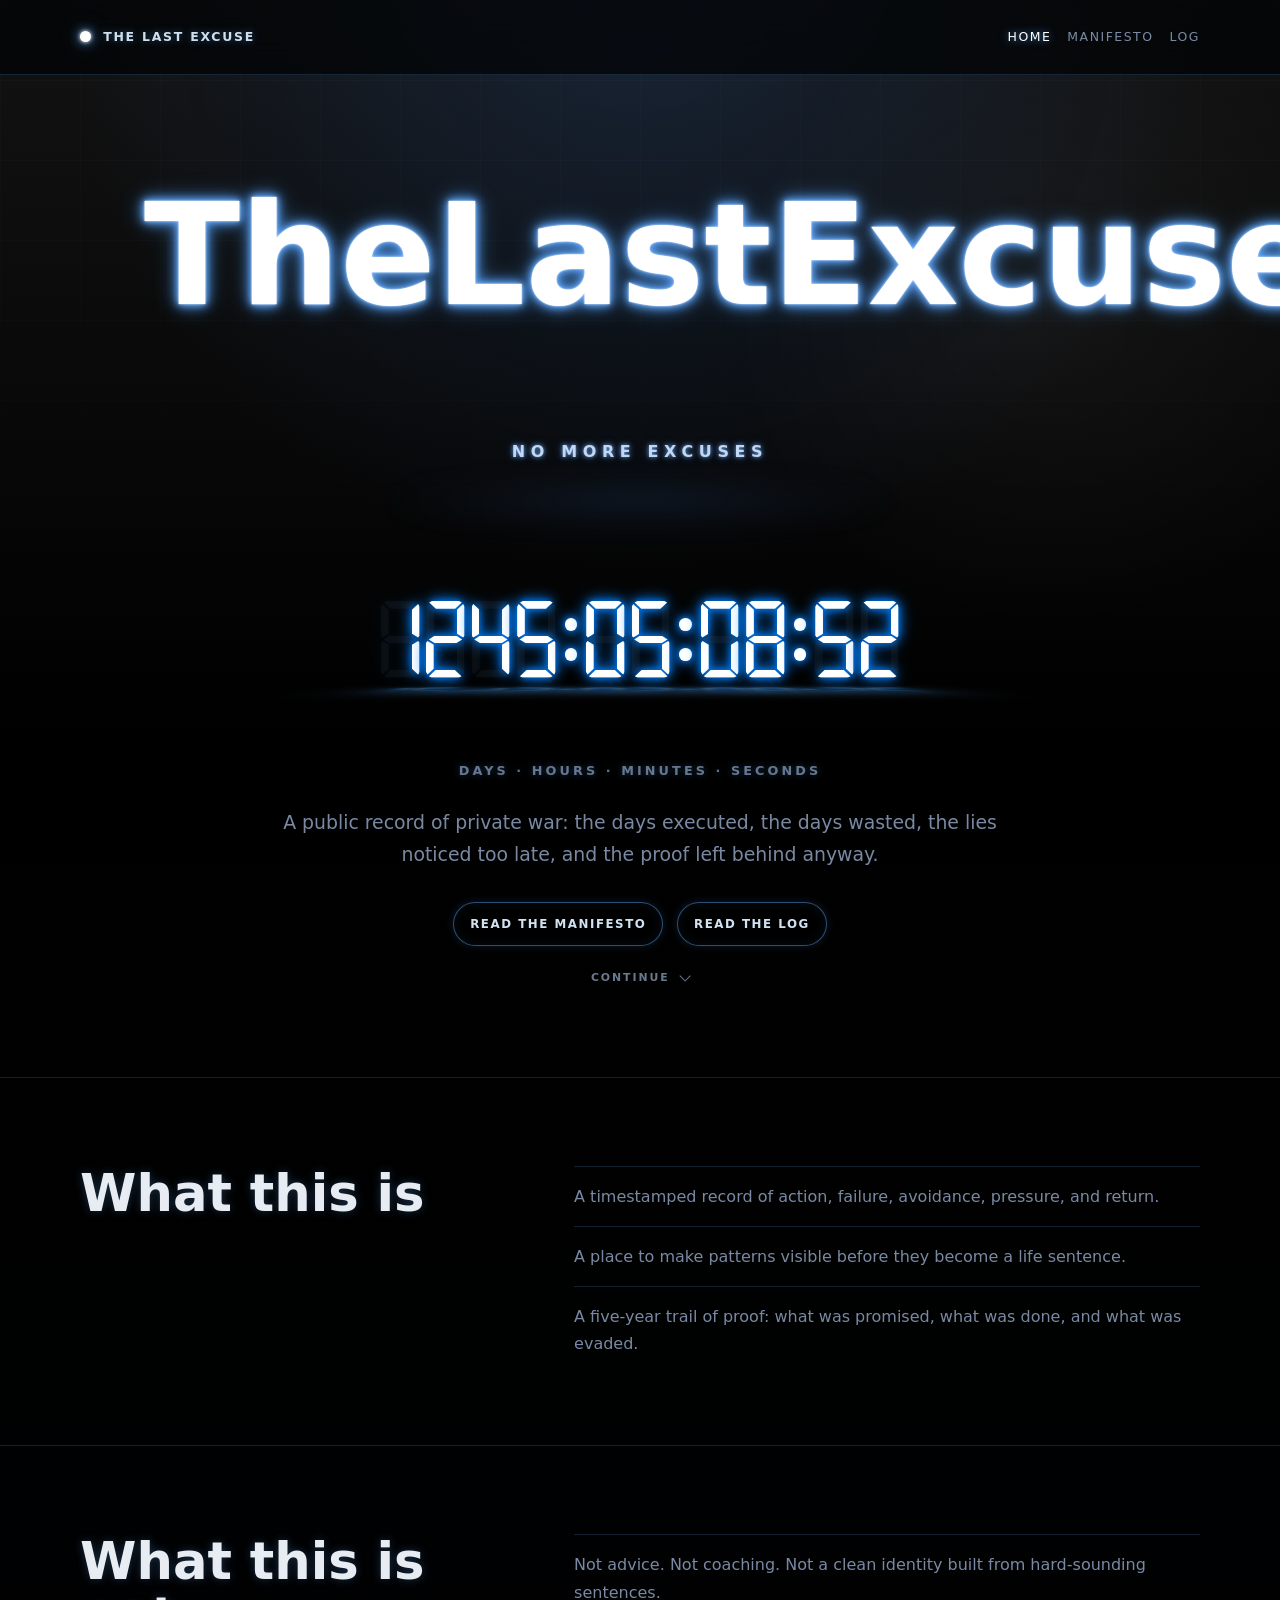
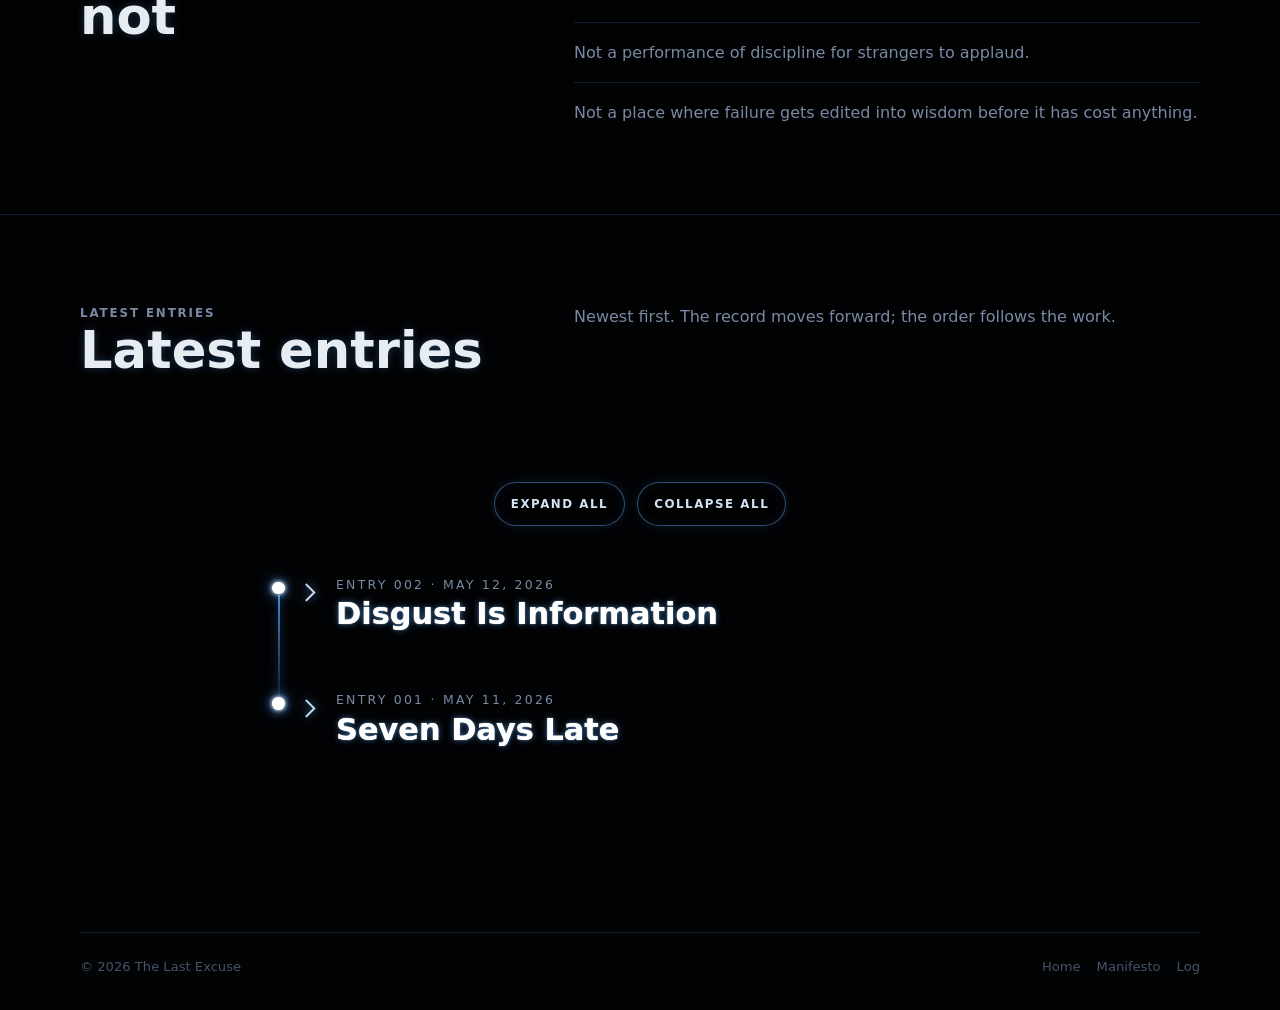
==== commit 8bcf2511: "Update index.html" ====
--- a/index.html
+++ b/index.html
@@ -106,7 +106,7 @@
             <p class="kicker">Latest entries</p>
             <h2 id="timeline-title">Latest entries</h2>
           </div>
-          <p>Newest first. When Entry 002 exists, it goes above Entry 001. The record moves forward; the order follows the work.</p>
+          <p>Newest first. The record moves forward; the order follows the work.</p>
         </div>
       </section>
 
@@ -122,11 +122,28 @@
               <span class="timeline__dot"></span>
               <button class="timeline__arrow" type="button" id="item1" aria-labelledby="item1-name" aria-expanded="false" aria-controls="item1-ctrld" data-item="1"></button>
               <span id="item1-name" class="timeline__meta">
+                <time class="timeline__date" datetime="2026-05-12">Entry 002 &middot; May 12, 2026</time>
+                <strong class="timeline__title"><a href="posts/entry-2.html">Disgust Is Information</a></strong>
+              </span>
+            </div>
+            <div class="timeline__item-body" id="item1-ctrld" role="region" aria-labelledby="item1" aria-hidden="true">
+              <div class="timeline__item-body-content">
+                <p class="timeline__item-p">No training. A repaired tooth. Bitten fingers. Wasted money. The day kept pointing at the same thing.</p>
+                <p class="timeline__link"><a href="posts/entry-2.html">Read entry</a></p>
+              </div>
+            </div>
+          </div>
+
+          <div class="timeline__item">
+            <div class="timeline__item-header">
+              <span class="timeline__dot"></span>
+              <button class="timeline__arrow" type="button" id="item2" aria-labelledby="item2-name" aria-expanded="false" aria-controls="item2-ctrld" data-item="2"></button>
+              <span id="item2-name" class="timeline__meta">
                 <time class="timeline__date" datetime="2026-05-11">Entry 001 &middot; May 11, 2026</time>
                 <strong class="timeline__title"><a href="posts/entry-1.html">Seven Days Late</a></strong>
               </span>
             </div>
-            <div class="timeline__item-body" id="item1-ctrld" role="region" aria-labelledby="item1" aria-hidden="true">
+            <div class="timeline__item-body" id="item2-ctrld" role="region" aria-labelledby="item2" aria-hidden="true">
               <div class="timeline__item-body-content">
                 <p class="timeline__item-p">Nearly three in the morning, three hours before training, and the first negotiation has already started.</p>
                 <p class="timeline__link"><a href="posts/entry-1.html">Read entry</a></p>
